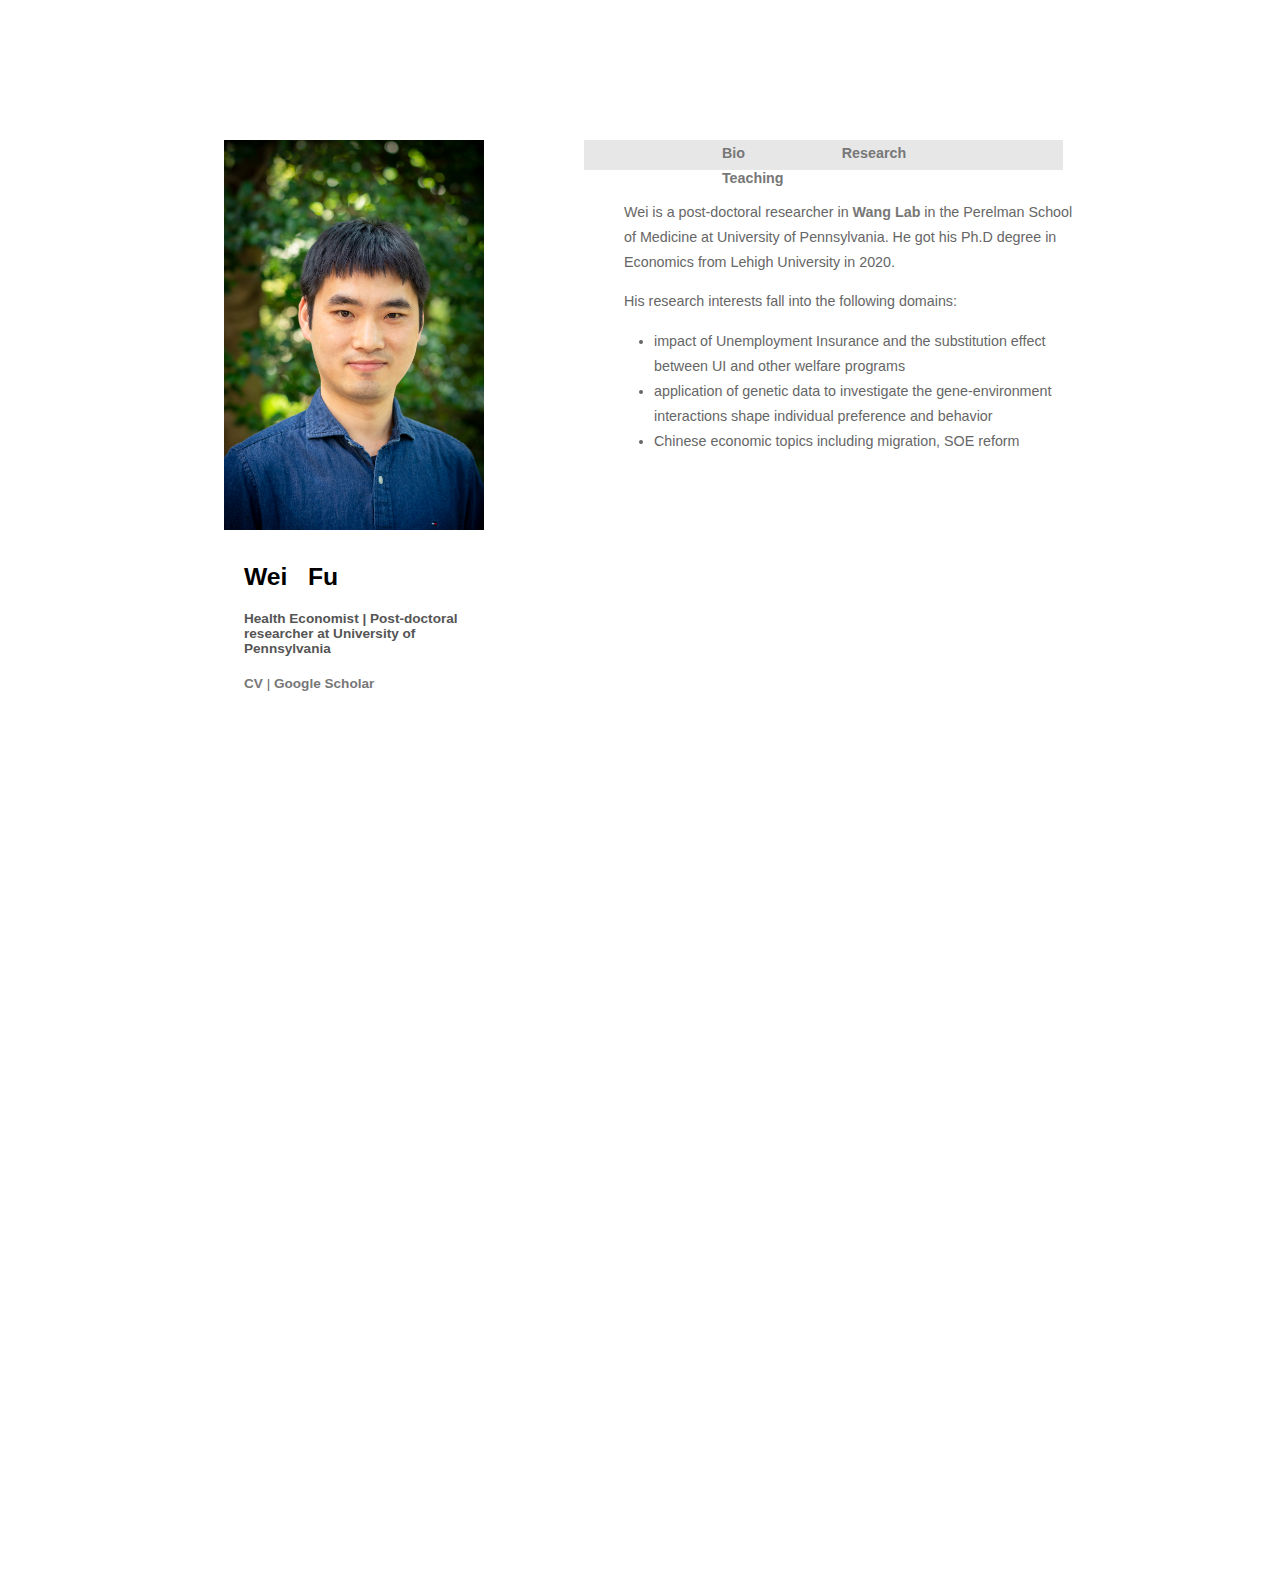
==== index.html @ 02d18c78 "Update index.html" ====
<!DOCTYPE html>

<html>
    <header>
        <title>Wei's Homepage</title>

        <link rel="stylesheet" type="text/css" href="stylesheet.css">
    
    </header>

    <body>

      <div id = "header">

      </div>
      


    <div class = "imagesidebar">
       <img  width = 260px src = "Wei_Fu.jpg">
    </div>

    
    <div class = "sideleft">
        <p id = "bio-name"> Wei &nbsp Fu</p>
        <p id = 'bio-title'> Health Economist | Post-doctoral researcher at University of Pennsylvania</p> 

        <div id = "bio-link">
            <a class = "format" href="CV-Wei.pdf" target="_blank">
                    CV</a>  |
               <a class = "format" href="https://scholar.google.com/citations?user=m8-eoB8AAAAJ&hl=en" target="_blank">
                    Google Scholar</a>     
         </div>  

    </div>
   


      <div class = "main">
        
        <div id = "navbar">
           <ul>
            <li> <a class = "format" href = "index.html"> Bio </a> </li>
            <li> <a class = "format" href = "research.html"> Research </a> </li>
            <li> <a class = "format" href = "teaching.html"> Teaching </a> </li>
           </ul>
        </div>
        
          <h1 style="margin-top:30px;">  </h1>

        <p> Wei is a post-doctoral researcher in <a class = "format" href = "https://www.med.upenn.edu/wanglab/"> Wang Lab</a> in the Perelman School of Medicine at University of Pennsylvania.
            He got his Ph.D degree in Economics from Lehigh University in 2020.
        </p>

        <p> His research interests fall into the following domains:
        <ul  style = "margin-left:40px;">
            <li> impact of Unemployment Insurance and the substitution effect between UI and other welfare programs</li>
            <li> application of genetic data to investigate the gene-environment interactions shape individual preference and behavior</li>
            <li> Chinese economic topics including migration, SOE reform</li>
        </ul>
        </p>
    </div>




       



    </body>



</html>
---- stylesheet.css ----
body {
 background-color: white;
 margin-left:auto;
 margin-right: auto;
 font-family: sans-serif ;
 font-size: 13px;
 width: 65%;
 color: #666666;
 
}


#header{
 background-color: white;
 margin: 10px;
 height: 90px;
 border-radius: 5px;
}


#navbar {
 margin: 10px 10px 30px 10px;
 height: 30px;
 background-color: white;
}


.main {
 margin-top: 10px ;
 margin-right: 10px ;
 margin-bottom: 10px;
 margin-left: 330px;
 font-size:110%;
 background-color: white;
 padding: 20px;
 border-radius:5px;
 text-align: left;
 width: 60%;
 line-height: 25px;

}


h1{
 font-size:120%;
 color: #666666;
}



.sideleft {
 margin-top: 0px ;
 margin-right: 100px ;
 margin-bottom: 10px;
 margin-left: 0px;
 font-size:95%;
 background-color:white;
 padding: 20px 20px 10px 20px ;
 border-radius:5px;
 float:left;
 width: 260px;
 height:1000px;
 clear:left;
}


.imagesidebar {
 margin-top: 30px ;
 margin-right: 100px ;
 margin-bottom: 5px;
 margin-left: 0px;
 border-radius:5px;
 float:left;
 width: 300px;
 clear:right;
}

#bio-name{
 text-align: left;
 margin-left: 0px;
 margin-top: 5px;
 margin-right: 10px; 
 margin-bottom: 5px;
 font-size:200%;
 color: #000000;
 font-weight: 600;
}

#bio-title{
 text-align: left;
 margin-left:0px;
 margin-right: 10px; 
 margin-top: 20px;
 margin-bottom: 5px;
 font-size:110%;
 color: #555555;
 font-weight: 600;
}

#navbar{
 background-color: #e7e7e7;
 margin-bottom:5px;
}

#navbar ul li {
 display: inline;
 margin-left: 15%;
 vertical-align:middle;
 padding: 15px;
}


#navbar-tier2{
 background-color: white;
 margin-left:20px;
}

#navbar-tier2 ul li {
 display: inline;
 margin-left:5px;
 vertical-align:middle;
 padding: 15px;
}

a.format {
    text-decoration: none;
    font-weight: 600;
    font-size: 100%;
    color: #777777;
}


#bio-link {
 margin-top: 20px;
 font-size: 110%;
 font-weight:400;
 height: 30px;
 background-color: white;
}

ul{
 margin-left:20px;
 margin-top:0px;
}

ul li a.format {
    text-decoration: none;
}

ul li a:hover{
 background-color: #dadada ;
}

.name{
 font-size: 105%;
 font-weight:600;
 margin-bottom:5px;
 margin-top:30px;
 margin-left:10px;
 position:relative;
}

.chinese{
    font-size:80%;
}


.list{
 margin-bottom:5px;
 margin-top:30px;
 margin-left:10px;
 margin-right:0px;   
 position:relative;
}

.paperinfo{
 font-size: 90%; 
 font-weight:600; 
 color:grey; 
 margin-left:10px;
 margin-bottom:5px;
 margin-top:10px;
 
}

.authorinfo{
    font-size: 90%; 
    font-weight:500; 
    margin-bottom:5px;
    margin-top:10px;
}
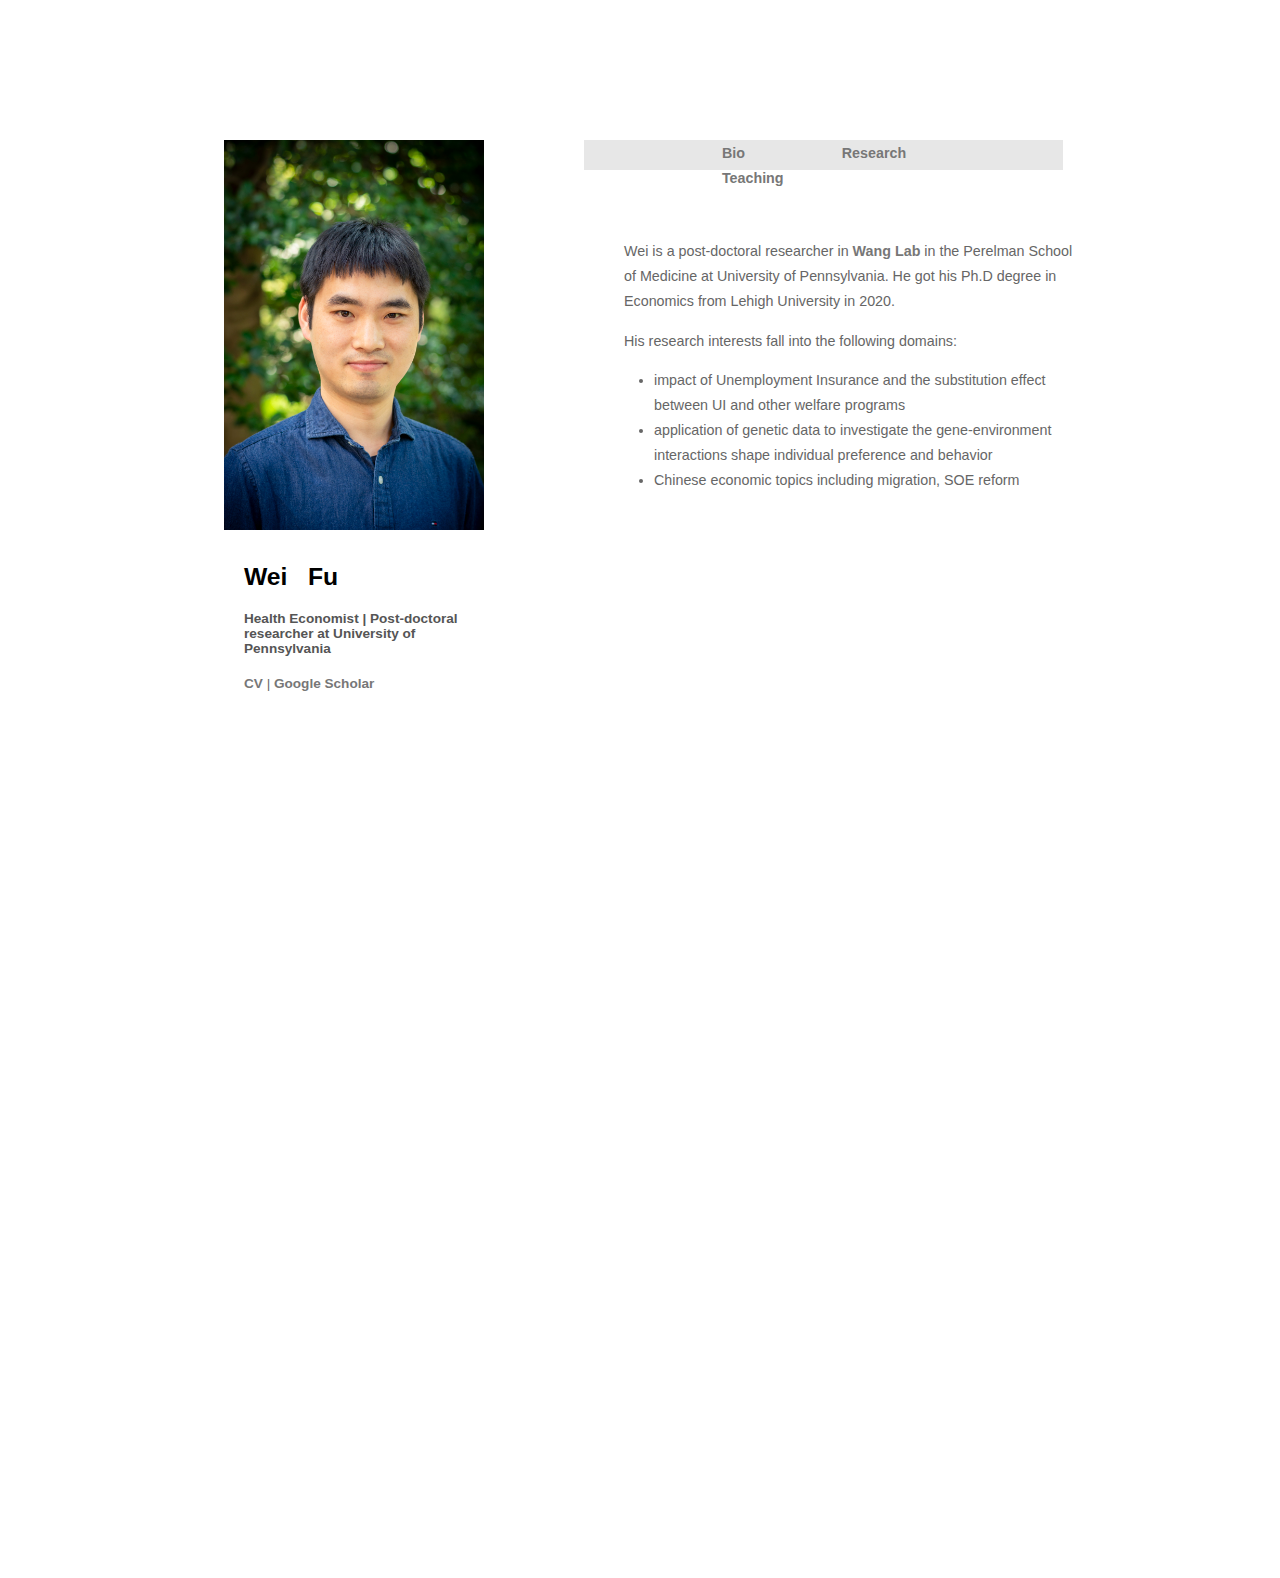
==== commit 4f226e00: "Update index.html" ====
--- a/index.html
+++ b/index.html
@@ -47,7 +47,7 @@
         </div>
         
           <h1 style="margin-top:30px;">  </h1>
-
+          <br>
         <p> Wei is a post-doctoral researcher in <a class = "format" href = "https://www.med.upenn.edu/wanglab/"> Wang Lab</a> in the Perelman School of Medicine at University of Pennsylvania.
             He got his Ph.D degree in Economics from Lehigh University in 2020.
         </p>
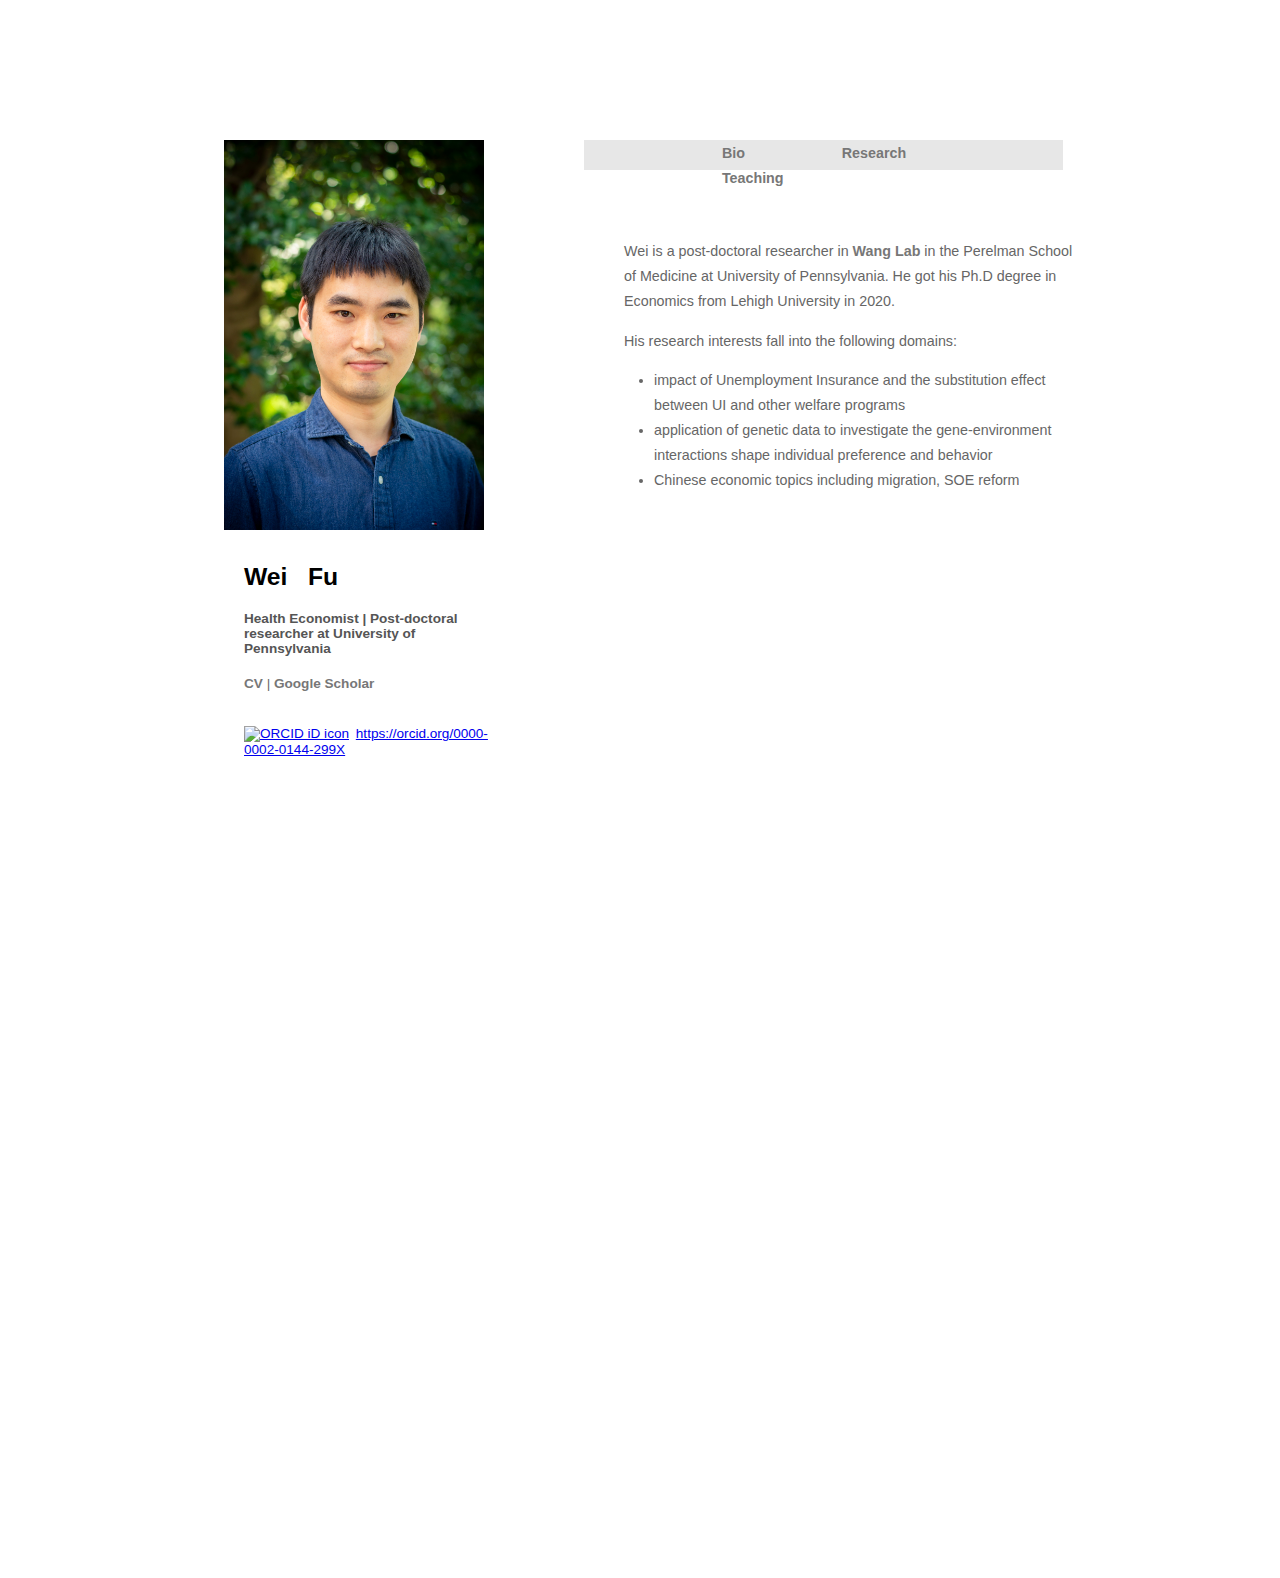
==== commit 71181818: "add orcid link" ====
--- a/index.html
+++ b/index.html
@@ -28,9 +28,11 @@
         <div id = "bio-link">
             <a class = "format" href="CV-Wei.pdf" target="_blank">
                     CV</a>  |
-               <a class = "format" href="https://scholar.google.com/citations?user=m8-eoB8AAAAJ&hl=en" target="_blank">
+            <a class = "format" href="https://scholar.google.com/citations?user=m8-eoB8AAAAJ&hl=en" target="_blank">
                     Google Scholar</a>     
          </div>  
+ 
+            <div id= "bio-link" itemscope itemtype="https://schema.org/Person"><a itemprop="sameAs" content="https://orcid.org/0000-0002-0144-299X" href="https://orcid.org/0000-0002-0144-299X" target="orcid.widget" rel="me noopener noreferrer" style="vertical-align:top;"><img src="https://orcid.org/sites/default/files/images/orcid_16x16.png" style="width:1em;margin-right:.5em;" alt="ORCID iD icon">https://orcid.org/0000-0002-0144-299X</a></div>
 
     </div>
    
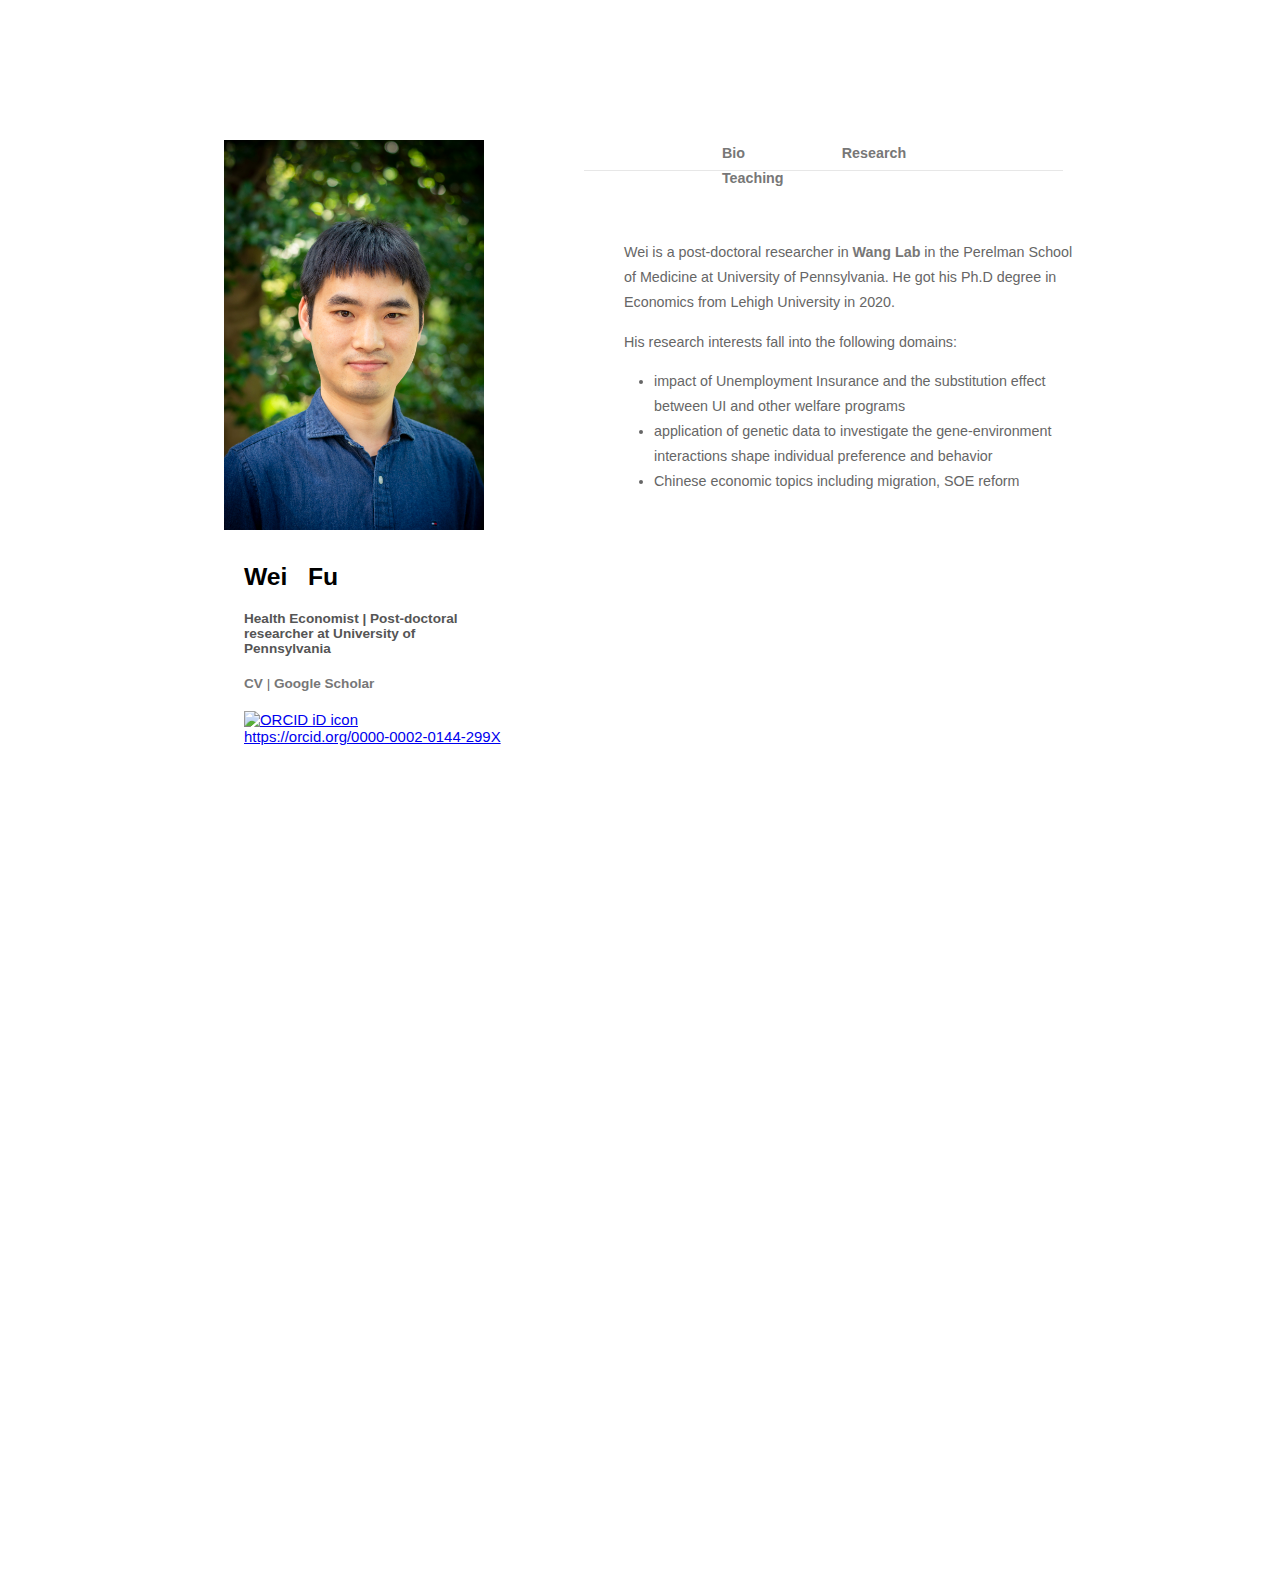
==== commit 5abe5d60: "Update index.html" ====
--- a/index.html
+++ b/index.html
@@ -29,11 +29,10 @@
             <a class = "format" href="CV-Wei.pdf" target="_blank">
                     CV</a>  |
             <a class = "format" href="https://scholar.google.com/citations?user=m8-eoB8AAAAJ&hl=en" target="_blank">
-                    Google Scholar</a>     
-         </div>  
+                    Google Scholar</a>      
  
             <div id= "bio-link" itemscope itemtype="https://schema.org/Person"><a itemprop="sameAs" content="https://orcid.org/0000-0002-0144-299X" href="https://orcid.org/0000-0002-0144-299X" target="orcid.widget" rel="me noopener noreferrer" style="vertical-align:top;"><img src="https://orcid.org/sites/default/files/images/orcid_16x16.png" style="width:1em;margin-right:.5em;" alt="ORCID iD icon">https://orcid.org/0000-0002-0144-299X</a></div>
-
+         </div> 
     </div>
    
 
--- a/stylesheet.css
+++ b/stylesheet.css
@@ -1,3 +1,4 @@
+
 
 body {
  background-color: white;
@@ -23,6 +24,7 @@
  margin: 10px 10px 30px 10px;
  height: 30px;
  background-color: white;
+ border-bottom: 1px #e7e7e7 solid;
 }
 
 
@@ -98,10 +100,7 @@
  font-weight: 600;
 }
 
-#navbar{
- background-color: #e7e7e7;
- margin-bottom:5px;
-}
+
 
 #navbar ul li {
  display: inline;
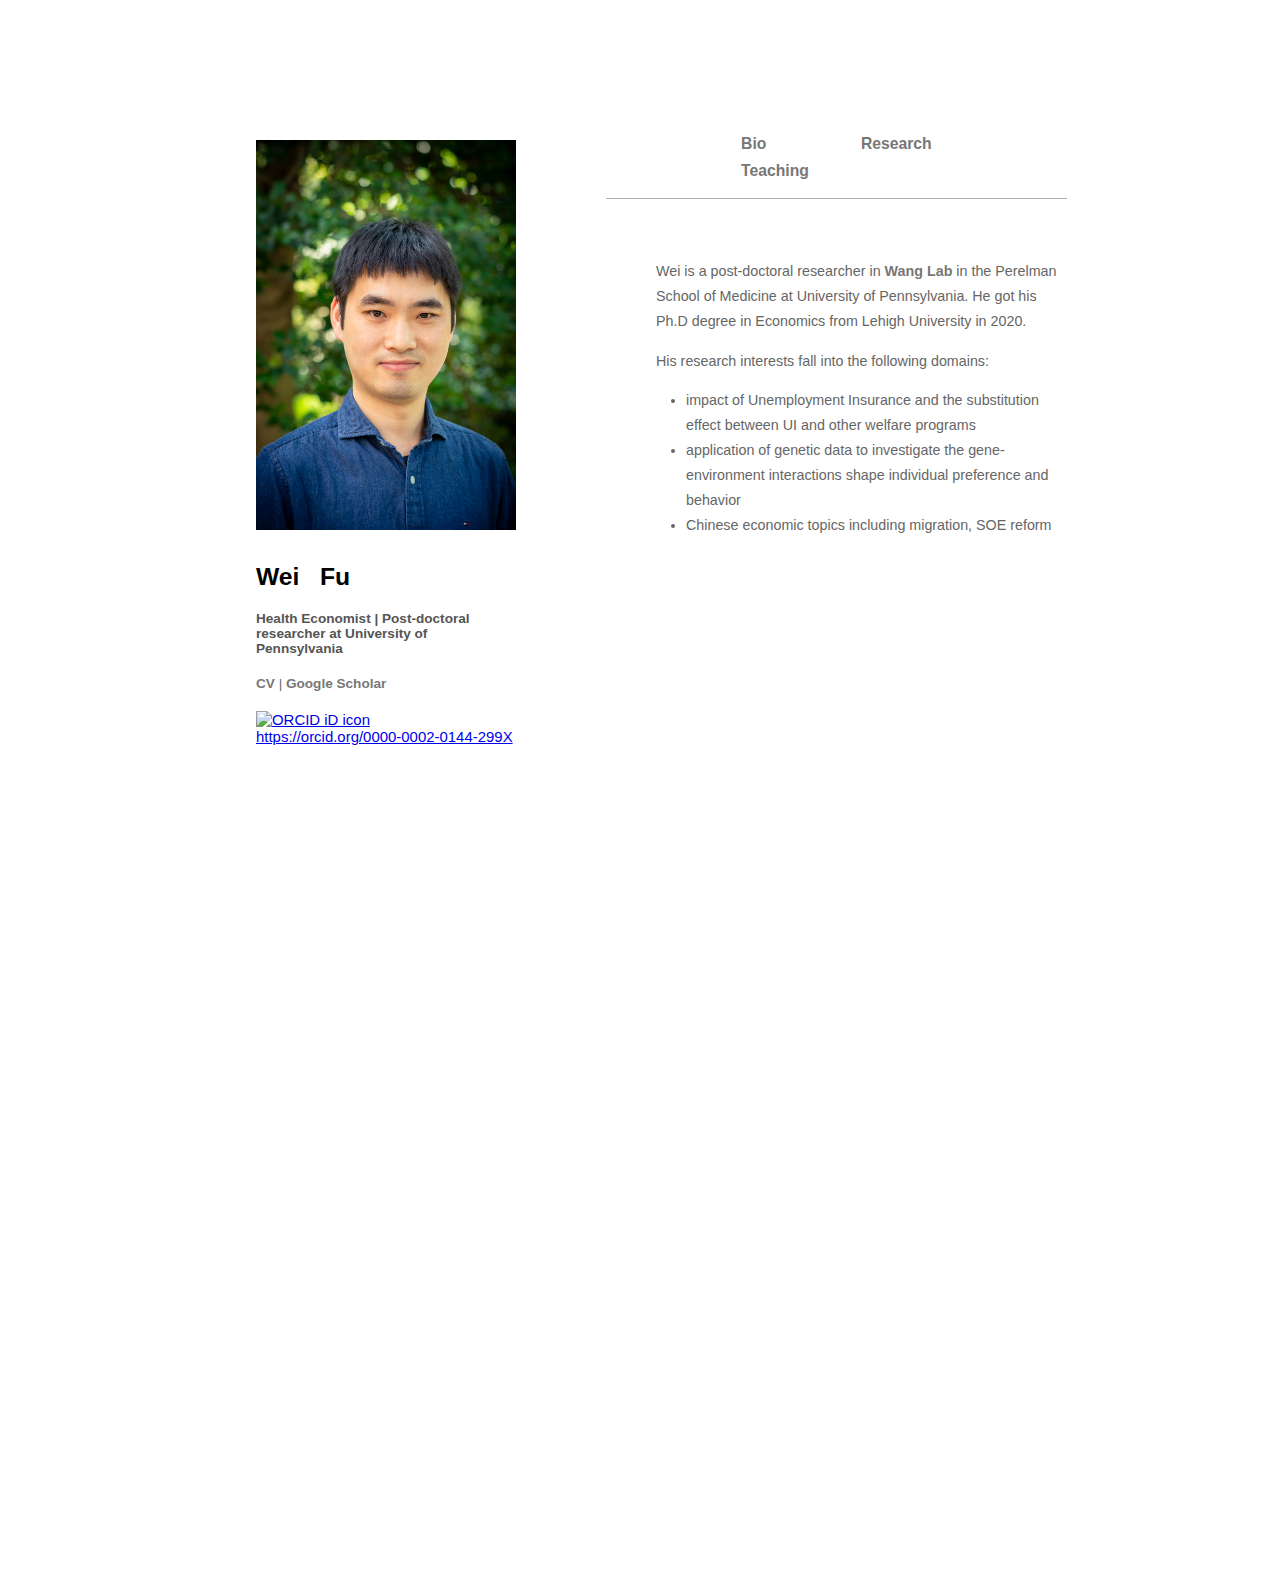
==== commit 4b8f6f7e: "Update index.html" ====
--- a/index.html
+++ b/index.html
@@ -29,10 +29,11 @@
             <a class = "format" href="CV-Wei.pdf" target="_blank">
                     CV</a>  |
             <a class = "format" href="https://scholar.google.com/citations?user=m8-eoB8AAAAJ&hl=en" target="_blank">
-                    Google Scholar</a>      
+                    Google Scholar</a>     
+        
  
             <div id= "bio-link" itemscope itemtype="https://schema.org/Person"><a itemprop="sameAs" content="https://orcid.org/0000-0002-0144-299X" href="https://orcid.org/0000-0002-0144-299X" target="orcid.widget" rel="me noopener noreferrer" style="vertical-align:top;"><img src="https://orcid.org/sites/default/files/images/orcid_16x16.png" style="width:1em;margin-right:.5em;" alt="ORCID iD icon">https://orcid.org/0000-0002-0144-299X</a></div>
-         </div> 
+          </div> 
     </div>
    
 
@@ -46,9 +47,12 @@
             <li> <a class = "format" href = "teaching.html"> Teaching </a> </li>
            </ul>
         </div>
+
+
         
-          <h1 style="margin-top:30px;">  </h1>
-          <br>
+        
+          <h1 style="margin-top:60px;">  </h1>
+          
         <p> Wei is a post-doctoral researcher in <a class = "format" href = "https://www.med.upenn.edu/wanglab/"> Wang Lab</a> in the Perelman School of Medicine at University of Pennsylvania.
             He got his Ph.D degree in Economics from Lehigh University in 2020.
         </p>
--- a/stylesheet.css
+++ b/stylesheet.css
@@ -1,4 +1,3 @@
-
 
 body {
  background-color: white;
@@ -6,7 +5,7 @@
  margin-right: auto;
  font-family: sans-serif ;
  font-size: 13px;
- width: 65%;
+ width: 60%;
  color: #666666;
  
 }
@@ -21,10 +20,10 @@
 
 
 #navbar {
- margin: 10px 10px 30px 10px;
- height: 30px;
  background-color: white;
- border-bottom: 1px #e7e7e7 solid;
+ margin-bottom:5px;
+ font-size:110%;
+ border-bottom: 1px rgb(175, 175, 175) solid;
 }
 
 
@@ -58,7 +57,7 @@
  margin-left: 0px;
  font-size:95%;
  background-color:white;
- padding: 20px 20px 10px 20px ;
+ padding: 20px 20px 10px 0px ;
  border-radius:5px;
  float:left;
  width: 260px;
@@ -109,15 +108,23 @@
  padding: 15px;
 }
 
+#navbar ul li:hover{
+    background-color: #e7e7e7;
+}
+
+
+
 
 #navbar-tier2{
  background-color: white;
  margin-left:20px;
 }
 
+
+
 #navbar-tier2 ul li {
  display: inline;
- margin-left:5px;
+ margin-left:25px;
  vertical-align:middle;
  padding: 15px;
 }
@@ -189,4 +196,3 @@
     margin-bottom:5px;
     margin-top:10px;
 }
-
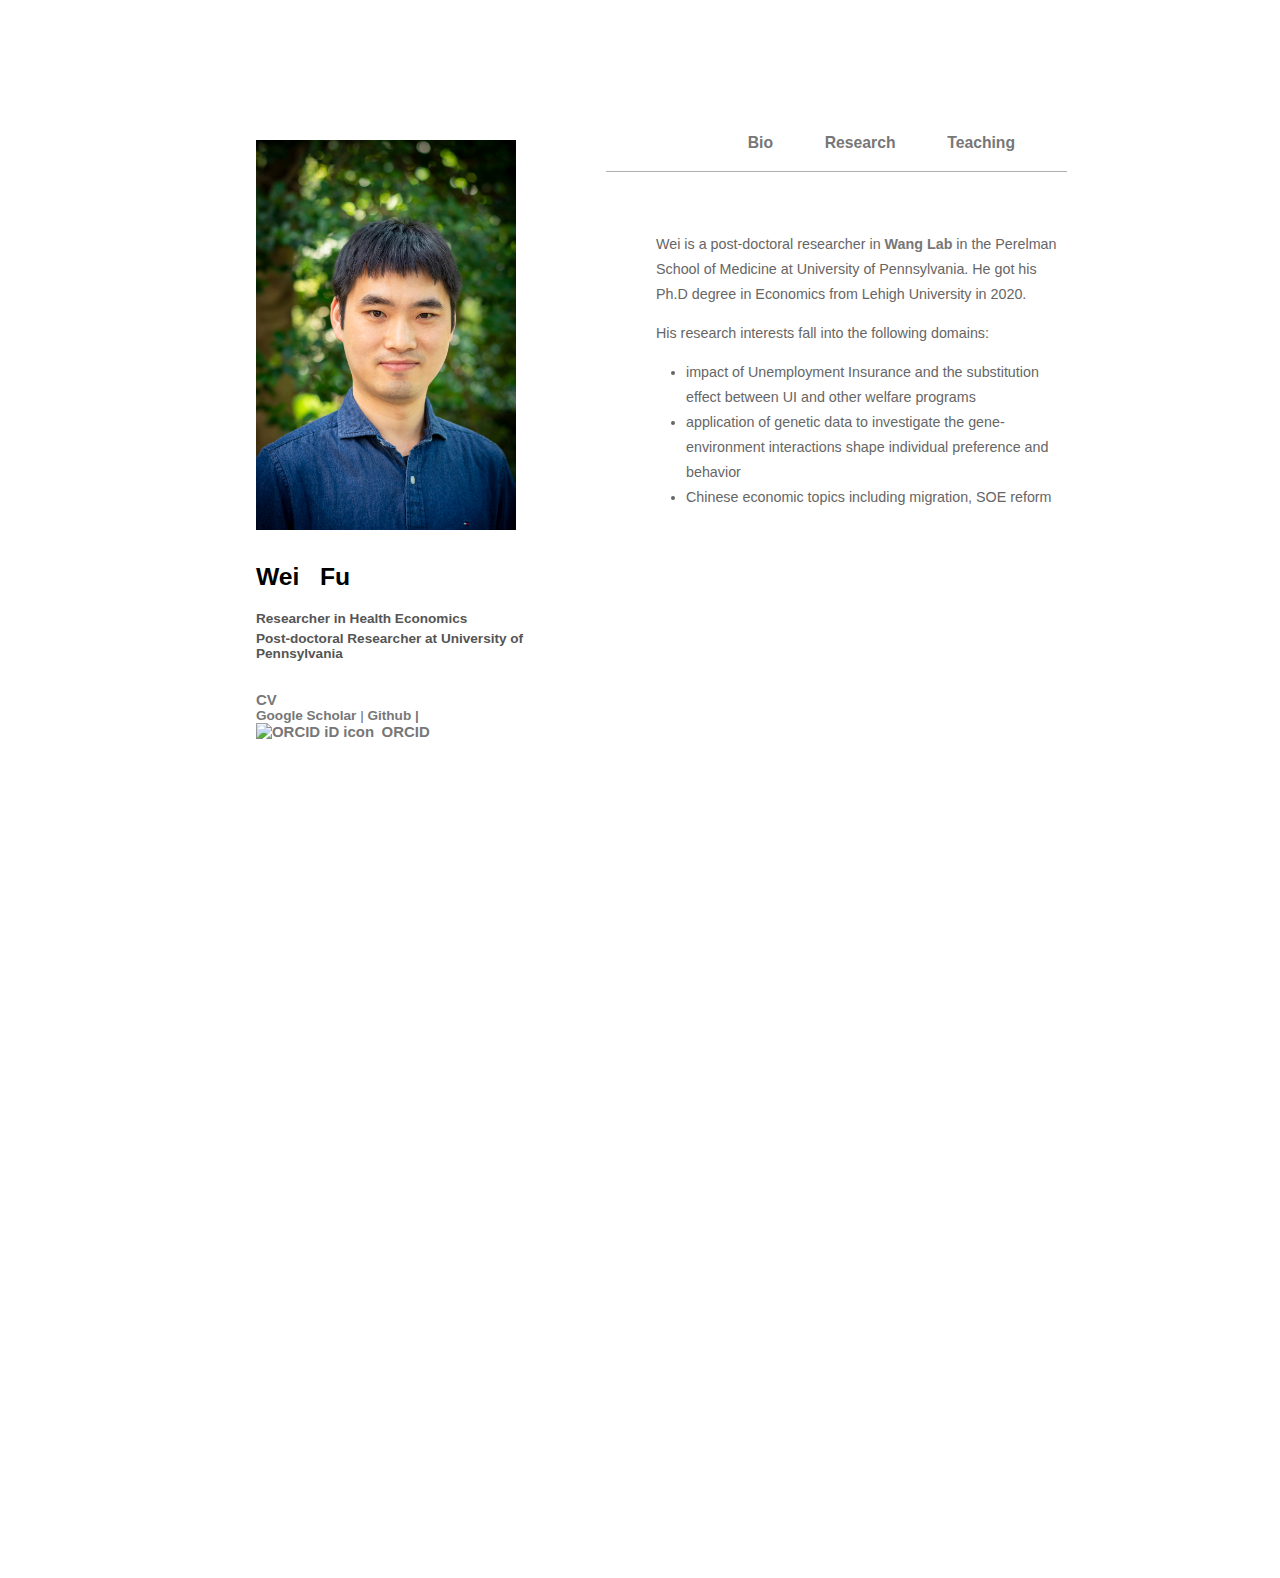
==== commit c919fd11: "update paper status, bio information" ====
--- a/index.html
+++ b/index.html
@@ -5,7 +5,7 @@
         <title>Wei's Homepage</title>
 
         <link rel="stylesheet" type="text/css" href="stylesheet.css">
-    
+        <script src="https://code.iconify.design/1/1.0.7/iconify.min.js"></script>
     </header>
 
     <body>
@@ -22,18 +22,22 @@
 
     
     <div class = "sideleft">
-        <p id = "bio-name"> Wei &nbsp Fu</p>
-        <p id = 'bio-title'> Health Economist | Post-doctoral researcher at University of Pennsylvania</p> 
+      <div style = "margin-top:0px; margin-bottom:30px;">
+        <p id = "bio-name"> Wei &nbsp Fu  </p>  
+        <p id = 'bio-title'> Researcher in Health Economics </p>
+        <p id = "bio-title"> Post-doctoral Researcher at University of Pennsylvania</p> 
+
+      </div>
 
         <div id = "bio-link">
-            <a class = "format" href="CV-Wei.pdf" target="_blank">
-                    CV</a>  |
+          <a class = "format" style = "font-size:110%;" href="CV-Wei.pdf" target="_blank"> CV</a>  <br>
             <a class = "format" href="https://scholar.google.com/citations?user=m8-eoB8AAAAJ&hl=en" target="_blank">
-                    Google Scholar</a>     
-        
+                    Google Scholar</a> |    
+            <span class="iconify" data-icon="logos-github-icon" data-inline="false"> </span> <a class = "format" href = "https://github.com/wef216/" target = "_blank"> Github |</a> 
  
-            <div id= "bio-link" itemscope itemtype="https://schema.org/Person"><a itemprop="sameAs" content="https://orcid.org/0000-0002-0144-299X" href="https://orcid.org/0000-0002-0144-299X" target="orcid.widget" rel="me noopener noreferrer" style="vertical-align:top;"><img src="https://orcid.org/sites/default/files/images/orcid_16x16.png" style="width:1em;margin-right:.5em;" alt="ORCID iD icon">https://orcid.org/0000-0002-0144-299X</a></div>
-          </div> 
+            <span id= "bio-link" itemscope itemtype="https://schema.org/Person"><a class = "format" itemprop="sameAs" content="https://orcid.org/0000-0002-0144-299X" href="https://orcid.org/0000-0002-0144-299X" target="orcid.widget" rel="me noopener noreferrer" style="vertical-align:top;"><img src="https://orcid.org/sites/default/files/images/orcid_16x16.png" style="width:1em;margin-right:.5em;" alt="ORCID iD icon">ORCID</a></span>
+        </div> 
+
     </div>
    
 
--- a/stylesheet.css
+++ b/stylesheet.css
@@ -1,4 +1,3 @@
-
 body {
  background-color: white;
  margin-left:auto;
@@ -60,7 +59,7 @@
  padding: 20px 20px 10px 0px ;
  border-radius:5px;
  float:left;
- width: 260px;
+ width: 280px;
  height:1000px;
  clear:left;
 }
@@ -82,7 +81,7 @@
  margin-left: 0px;
  margin-top: 5px;
  margin-right: 10px; 
- margin-bottom: 5px;
+ margin-bottom: 20px;
  font-size:200%;
  color: #000000;
  font-weight: 600;
@@ -92,21 +91,27 @@
  text-align: left;
  margin-left:0px;
  margin-right: 10px; 
- margin-top: 20px;
+ margin-top: 5px;
  margin-bottom: 5px;
  font-size:110%;
  color: #555555;
  font-weight: 600;
 }
 
-
+#navbar ul{
+    display: flex;
+    justify-content: space-evenly;
+}
 
 #navbar ul li {
  display: inline;
- margin-left: 15%;
+ margin-left: 0%;
+ margin-right:0%;
  vertical-align:middle;
- padding: 15px;
-}
+ padding: 0%;
+}
+
+
 
 #navbar ul li:hover{
     background-color: #e7e7e7;
@@ -117,16 +122,22 @@
 
 #navbar-tier2{
  background-color: white;
- margin-left:20px;
-}
-
-
+ margin-left:0%;
+ margin-right:0%;
+}
+
+
+#navbar-tier2 ul{
+    display: flex;
+    justify-content: space-evenly;
+}
 
 #navbar-tier2 ul li {
  display: inline;
- margin-left:25px;
+ margin-left: 0%;
+ margin-right: 0%;
  vertical-align:middle;
- padding: 15px;
+ padding: 0%;
 }
 
 a.format {
@@ -138,7 +149,8 @@
 
 
 #bio-link {
- margin-top: 20px;
+ margin-top: 1px;
+ margin-bottom:1px;
  font-size: 110%;
  font-weight:400;
  height: 30px;
@@ -157,6 +169,7 @@
 ul li a:hover{
  background-color: #dadada ;
 }
+
 
 .name{
  font-size: 105%;
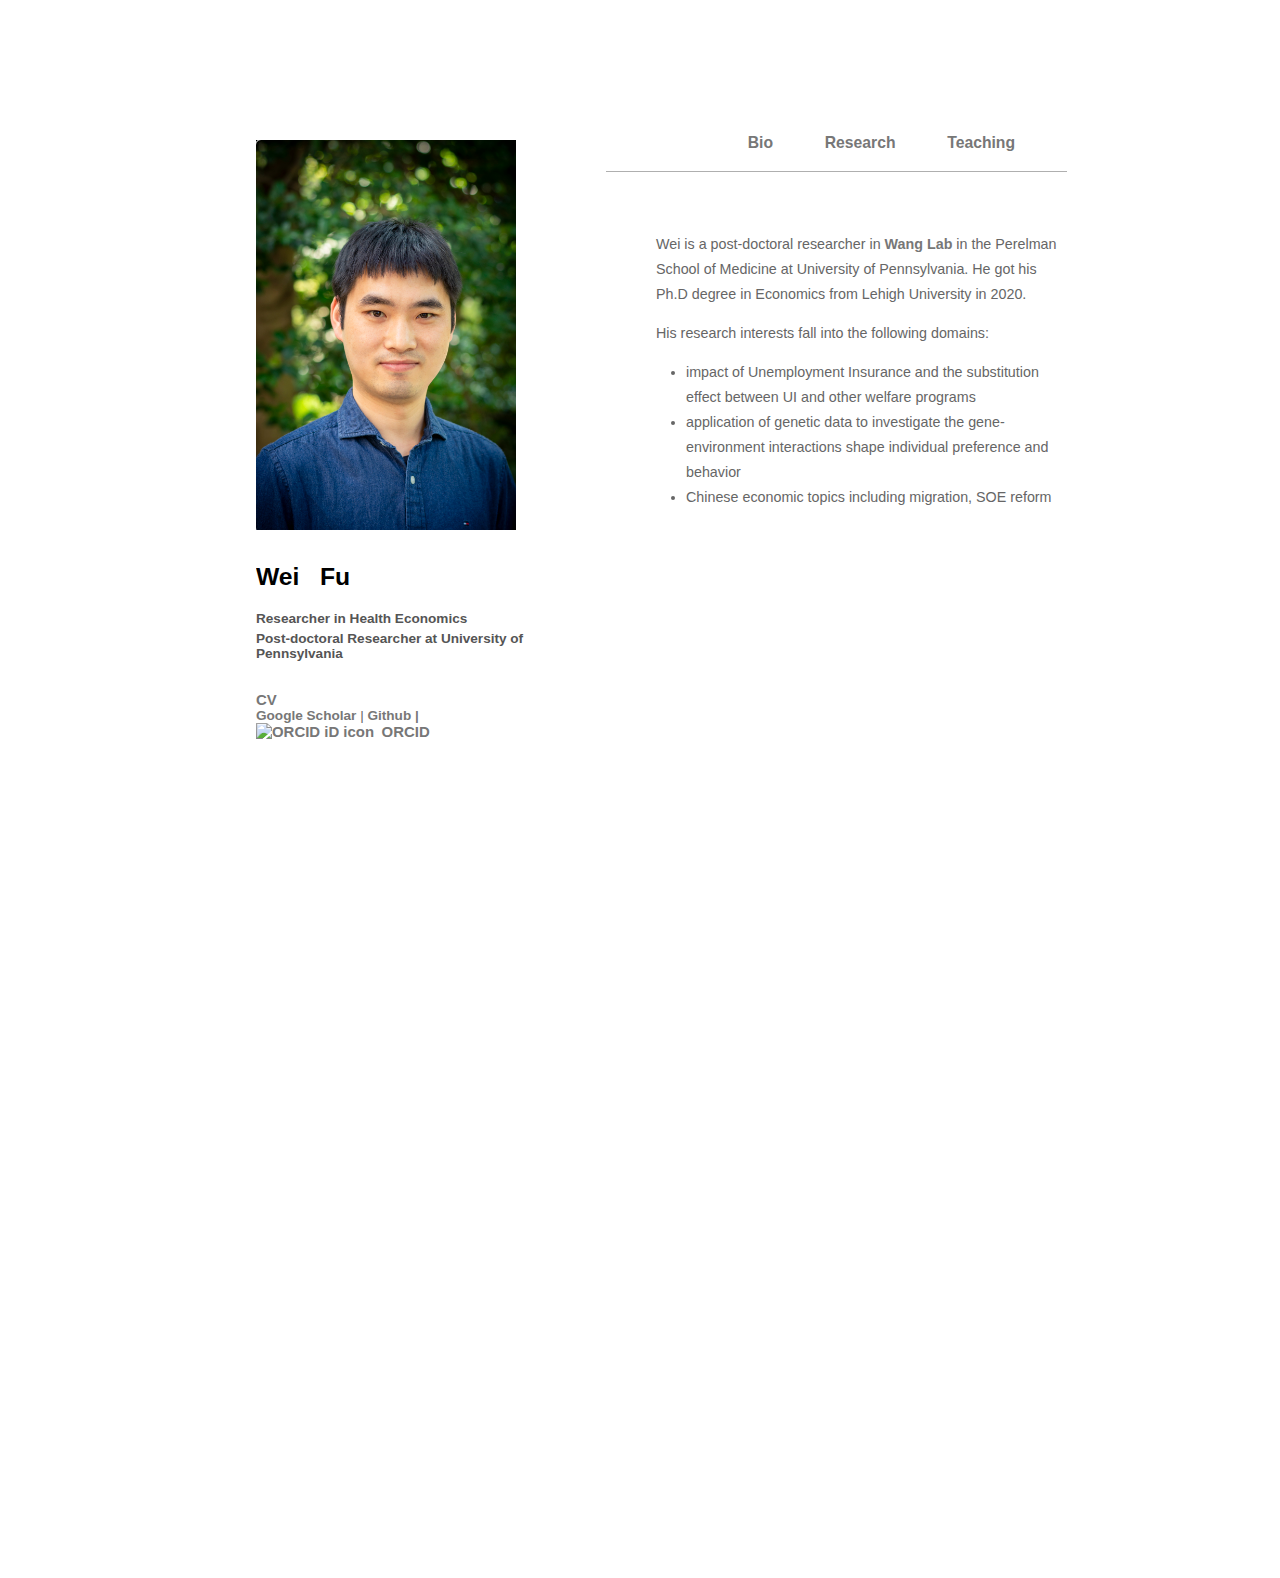
==== commit 2942e021: "update publications" ====
--- a/index.html
+++ b/index.html
@@ -70,13 +70,6 @@
         </p>
     </div>
 
-
-
-
-       
-
-
-
     </body>
 
 
--- a/stylesheet.css
+++ b/stylesheet.css
@@ -38,7 +38,7 @@
  text-align: left;
  width: 60%;
  line-height: 25px;
-
+ outline:white solid 1px;
 }
 
 
@@ -61,6 +61,7 @@
  float:left;
  width: 280px;
  height:1000px;
+ outline:white solid 1px;
  clear:left;
 }
 
@@ -74,6 +75,7 @@
  float:left;
  width: 300px;
  clear:right;
+ outline:white solid 1px;
 }
 
 #bio-name{
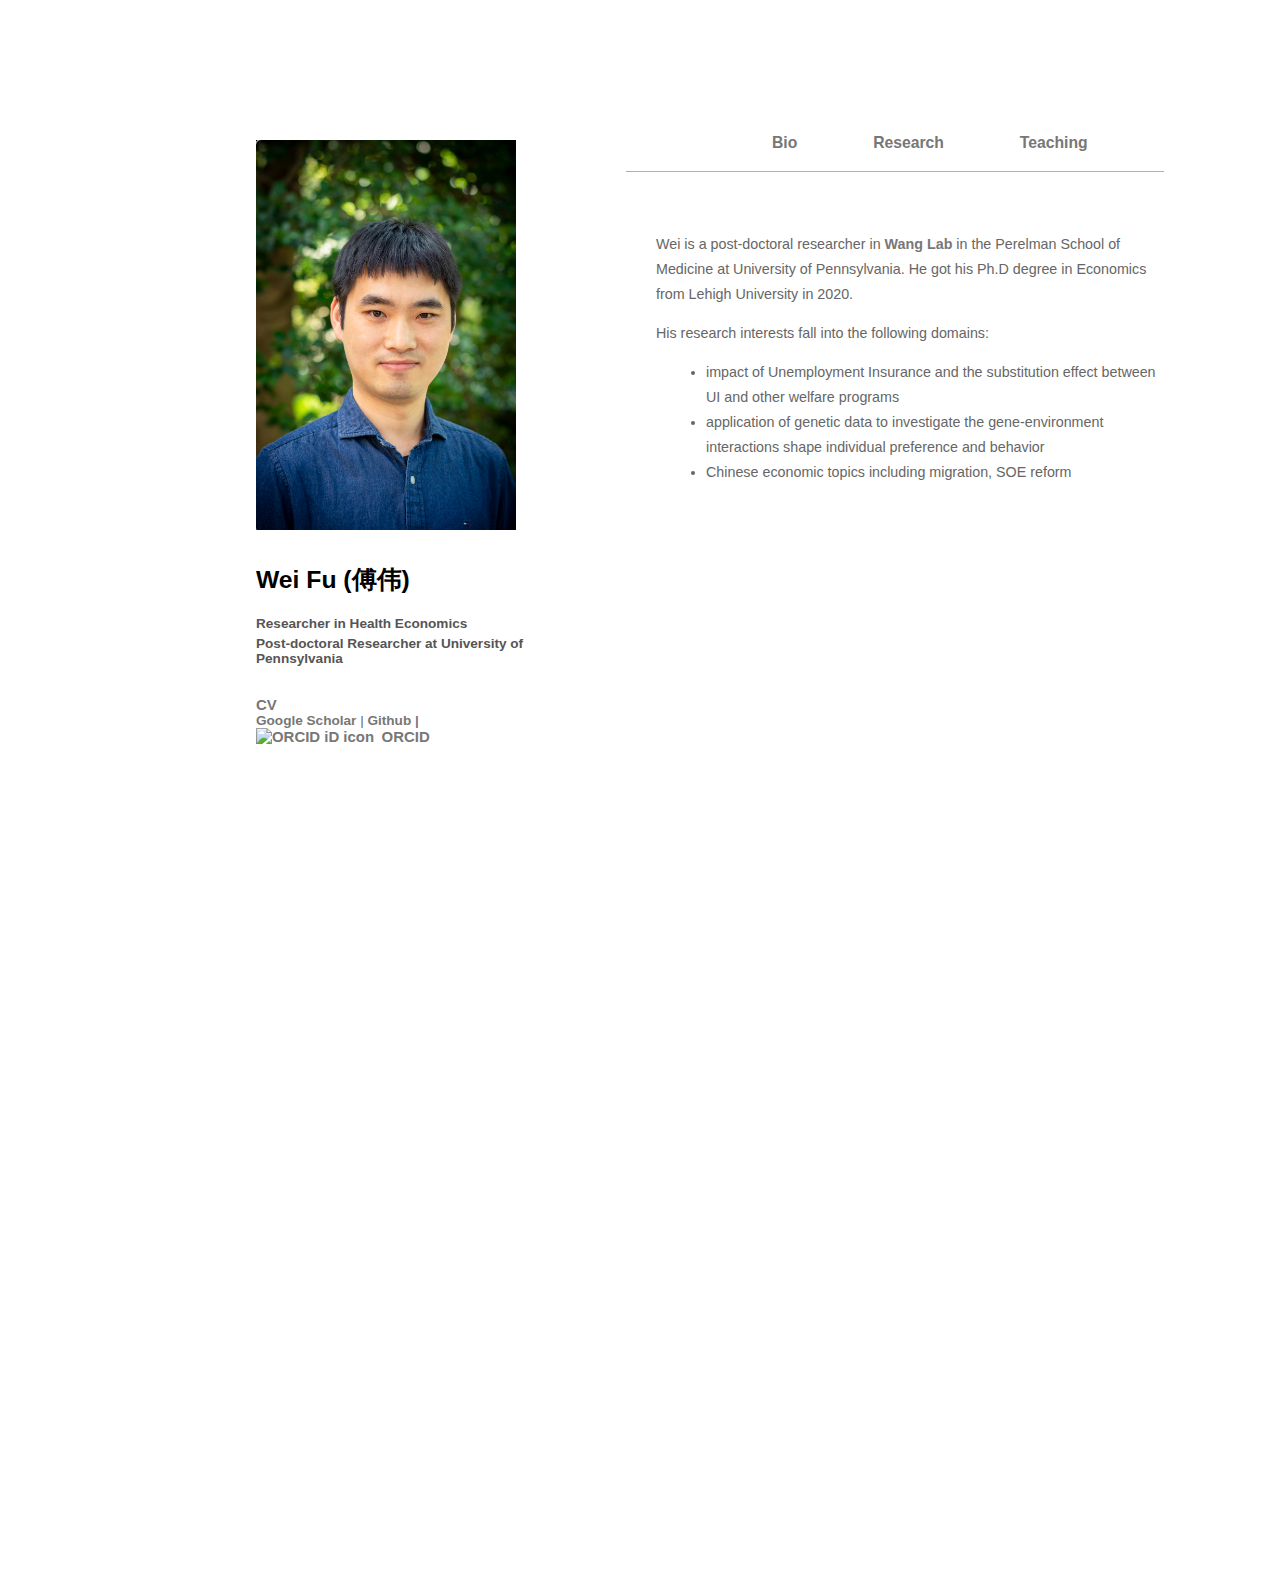
==== commit ba268247: "Add files via upload" ====
--- a/index.html
+++ b/index.html
@@ -23,7 +23,7 @@
     
     <div class = "sideleft">
       <div style = "margin-top:0px; margin-bottom:30px;">
-        <p id = "bio-name"> Wei &nbsp Fu  </p>  
+        <p id = "bio-name"> Wei  Fu (傅伟) </p>  
         <p id = 'bio-title'> Researcher in Health Economics </p>
         <p id = "bio-title"> Post-doctoral Researcher at University of Pennsylvania</p> 
 
@@ -33,7 +33,7 @@
           <a class = "format" style = "font-size:110%;" href="CV-Wei.pdf" target="_blank"> CV</a>  <br>
             <a class = "format" href="https://scholar.google.com/citations?user=m8-eoB8AAAAJ&hl=en" target="_blank">
                     Google Scholar</a> |    
-            <span class="iconify" data-icon="logos-github-icon" data-inline="false"> </span> <a class = "format" href = "https://github.com/wef216/" target = "_blank"> Github |</a> 
+            <a class = "format" href = "https://github.com/wef216/" target = "_blank"> Github |</a> 
  
             <span id= "bio-link" itemscope itemtype="https://schema.org/Person"><a class = "format" itemprop="sameAs" content="https://orcid.org/0000-0002-0144-299X" href="https://orcid.org/0000-0002-0144-299X" target="orcid.widget" rel="me noopener noreferrer" style="vertical-align:top;"><img src="https://orcid.org/sites/default/files/images/orcid_16x16.png" style="width:1em;margin-right:.5em;" alt="ORCID iD icon">ORCID</a></span>
         </div> 
--- a/stylesheet.css
+++ b/stylesheet.css
@@ -30,13 +30,13 @@
  margin-top: 10px ;
  margin-right: 10px ;
  margin-bottom: 10px;
- margin-left: 330px;
+ margin-left: 350px;
  font-size:110%;
  background-color: white;
  padding: 20px;
  border-radius:5px;
  text-align: left;
- width: 60%;
+ width: 70%;
  line-height: 25px;
  outline:white solid 1px;
 }
@@ -199,9 +199,9 @@
  font-size: 90%; 
  font-weight:600; 
  color:grey; 
- margin-left:10px;
- margin-bottom:5px;
- margin-top:10px;
+ margin-left:0px;
+ margin-bottom:2px;
+ margin-top:2px;
  
 }
 
@@ -211,3 +211,10 @@
     margin-bottom:5px;
     margin-top:10px;
 }
+
+.otherinfo{
+    font-size: 90%; 
+    font-weight:500; 
+    margin-bottom:2px;
+    margin-top:2px;
+}
